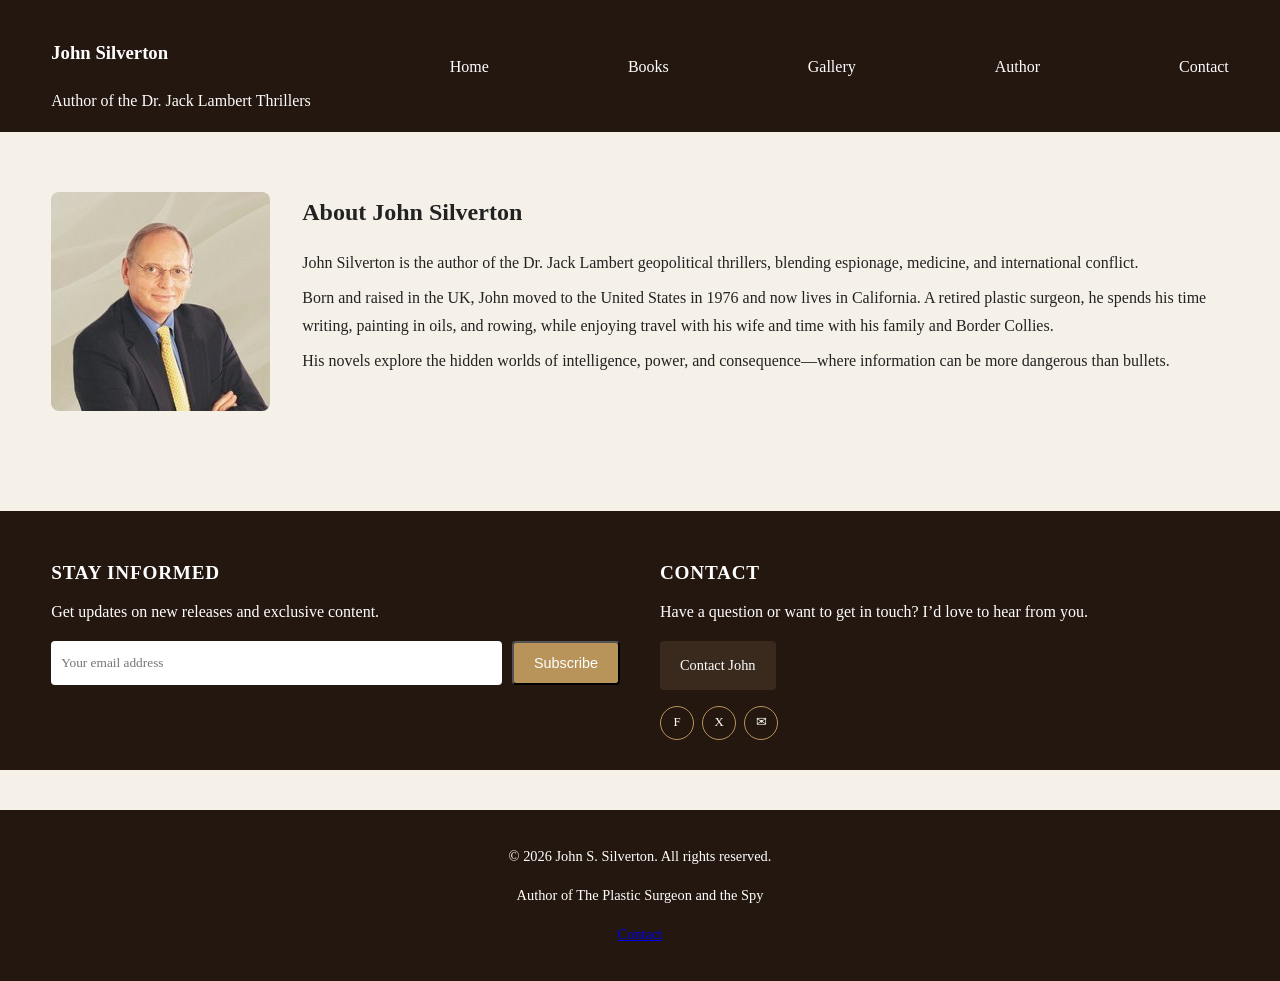
==== author.html @ 5d5ed85c "feat: enhance author and gallery pages with improved layout and styling" ====
<!DOCTYPE html>
<html>
<head>
  <title>John Silverton</title>
  <meta name="viewport" content="width=device-width, initial-scale=1.0">
  <link rel="stylesheet" href="style.css">
</head>
<body>

<header>
  <div class="container nav">
    <div>
      <h3>John Silverton</h3>
      <div>Author of the Dr. Jack Lambert Thrillers</div>
    </div>    
      <a href="index.html">Home</a>
      <a href="books.html">Books</a>
      <a href="gallery.html">Gallery</a>
      <a href="author.html">Author</a>
      <a href="contact.html">Contact</a>
    </nav>
  </div>
</header>

 
<section class="section">
  
  <div class="container author-layout">
    <div class="author-photo">
      <img src="Images/Silverton-picture.jpeg" alt="Author John Silverton">
    </div>

    <div class="author-text">
      <h1>About John Silverton</h1>

      <p>John Silverton is the author of the Dr. Jack Lambert geopolitical thrillers, blending espionage, medicine, and international conflict.</p>

      <p>Born and raised in the UK, John moved to the United States in 1976 and now lives in California. A retired plastic surgeon, he spends his time writing, painting in oils, and rowing, while enjoying travel with his wife and time with his family and Border Collies.</p>

      <p>His novels explore the hidden worlds of intelligence, power, and consequence—where information can be more dangerous than bullets.</p>
    </div>
  </div>
  
</section>

<section class="signup-strip">
<div class="container signup-grid">

    <!-- Stay informed -->
    <div class="signup-column">
      <h2>Stay Informed</h2>
      <p>Get updates on new releases and exclusive content.</p>

      <form class="signup-form" action="#" method="post">
        <input
          type="email"
          name="email"
          placeholder="Your email address"
          required
        >
        <button type="submit" class="btn btn-amazon">Subscribe</button>
      </form>
    </div>

    <!-- Contact -->
    <div class="signup-column signup-contact">
      <h2>Contact</h2>
      <p>Have a question or want to get in touch? I’d love to hear from you.</p>

      <a href="contact.html" class="btn btn-secondary">Contact John</a>

      <div class="signup-social">
        <span class="social-icon">F</span>
        <span class="social-icon">X</span>
        <span class="social-icon">✉</span>
      </div>
    </div>

</div>
</section>

<footer>
  <div class="container">

    <p>© 2026 John S. Silverton. All rights reserved.</p>

    <p>
      Author of The Plastic Surgeon and the Spy
    </p>

    <p>
      <a href="contact.html">Contact</a>
    </p>

  </div>
</footer>

</body>
</html>
---- style.css ----
body {
  margin: 0;
  font-family: Georgia, serif;
  background: #f6f1e8;
  color: #222;
  line-height: 1.7;
}

/* Header and navigation */
header {
  background: #24170f;
  color: #fff;
  padding: 18px 0;
}

footer {
  background: #24170f;
  color: #fff;
  padding: 20px;
  text-align: center;
  margin-top: 40px;
  font-size: 0.9rem;
}

.section {
  padding: 60px 0;
}

.container {
  width: 92%;
  max-width: 1200px;
  margin: auto;
}

.nav {
  display: flex;
  justify-content: space-between;
  align-items: center;
}

.nav a {
  color: #fff;
  text-decoration: none;
  margin-left: 20px;
  font-size: 1rem;        /* larger than default */
  padding: 6px 0;         /* vertical padding for touch targets */
}

/* Hero background section (image + text to the right) */
.hero {
    background-image: url('Images/Silverton-cozy-Library-scene.png');
    background-size: cover;
    background-position: center right;
    background-repeat: no-repeat;

    min-height: 700px;

    display: flex;
    align-items: center;

    position: relative;
}

/* Optional dark overlay for readability */
.hero::before {
  content: "";
  position: absolute;
  inset: 0;
  background: rgba(0, 0, 0, 0.25);
  z-index: 1;
}

/* Text box on top of the background */
.hero-content {
  position: relative;
  z-index: 2;

  max-width: 520px;
  margin-left: 40%;
  padding: 40px;

  background: rgba(0, 0, 0, 0.45);
  color: white;
  border-radius: 8px;
}

.hero h1 {
  font-size: 3rem;
  margin-bottom: 10px;
}

.hero .tagline {
  font-size: 1.4rem;
  margin-bottom: 20px;
}

/* Solid-color hero strip */
.hero-solid {
  background: #3a2a1e;
  color: #fff;
  padding: 100px 0;
}

.hero-solid h1 {
  font-size: 4rem;
  margin: 0;
}


/* Books page background */
.section-books {
  background: #e4d4ad;   /* slightly darker / warmer */
  padding-top: 60px;
  padding-bottom: 60px;
}

/* Author page layout */
.author-layout {
  display: flex;
  gap: 32px;
  align-items: flex-start;
  flex-wrap: wrap;
}

.author-photo img {
  max-width: 260px;
  width: 100%;
  height: auto;
  border-radius: 8px;
  display: block;
}

.author-text {
  flex: 1 1 260px;
}

.author-text h1 {
  margin-top: 0;
  margin-bottom: 16px;
}

.author-text p {
  margin: 8px 0;
}

/* Stack photo and text on small screens */
@media (max-width: 700px) {
  .author-layout {
    flex-direction: column;
  }

  .author-photo img {
    max-width: 100%;
  }
}

/* Cards container: lays out book cards in a grid */
.cards {
  display: grid;
  grid-template-columns: repeat(auto-fit, minmax(260px, 1fr));
  gap: 32px;
  margin-top: 32px;
}

/* Each book card */
.card {
  background: #fff;
  border: 1px solid #ddd;
  border-radius: 8px;
  padding: 24px;
  box-shadow: 0 4px 12px rgba(0, 0, 0, 0.06);
}

/* Book cover images inside cards */
.book-cover {
  width: 100%;
  max-width: 260px;
  height: auto;
  display: block;
  margin: 0 auto 16px;
}

/* Headings inside cards */
.card h2 {
  font-size: 1.4rem;
  margin: 8px 0;
}

.card h3 {
  font-size: 1.1rem;
  margin: 4px 0;
  color: #555;
}

.card h4 {
  font-size: 1rem;
  margin: 2px 0;
  color: #777;
}

/* Paragraphs inside cards */
.card p {
  margin: 8px 0;
}

/* Actions area (buttons under each book) */
.card-actions {
  margin-top: 16px;
  display: flex;
  flex-wrap: wrap;
  gap: 10px;
}

/* Base button style (shape and padding) */
.btn {
  display: inline-block;
  background: #b8945a;   /* default gold-ish primary */
  color: #fff;
  padding: 12px 20px;
  text-decoration: none;
  border-radius: 4px;
  font-size: 0.9rem;
}

/* Amazon-style primary button */
.btn-amazon {
  background: #ff9900;
  color: #111;
}

/* Dark blue secondary buttons */
.btn-secondary {
  background: #1f3b5c;   /* deep blue */
  color: #fff;
  border: none;
}

/* Optional hover for all buttons */
.btn:hover,
.btn-amazon:hover,
.btn-secondary:hover {
  filter: brightness(1.05);
}

.featured-book {
  background: #f7f4ef;
  padding: 80px 0;
}

.featured-book-container {
  max-width: 1100px;
  margin: 0 auto;

  display: flex;
  align-items: center;
  gap: 50px;

  padding: 0 20px;
}

.featured-book-cover img {
  width: 280px;

  border-radius: 6px;

  box-shadow: 0 8px 25px rgba(0,0,0,.25);
}

.featured-book-text {
  flex: 1;
}

.featured-label {
  color: #8b6b3f;

  font-weight: bold;

  letter-spacing: 1px;

  text-transform: uppercase;

  margin-bottom: 10px;
}

.featured-book h2 {
  font-size: 2.5rem;

  margin-top: 0;

  margin-bottom: 20px;
}

.featured-tagline {
  font-size: 1.25rem;

  font-style: italic;

  margin-bottom: 20px;
}

/* Signup & contact strip */
.signup-strip {
  background: #24170f;           /* same as header/footer for continuity */
  color: #fff;
  padding: 30px 0;
  margin-top: 40px;
}

.signup-grid {
  display: flex;
  gap: 40px;
  align-items: flex-start;
  justify-content: space-between;
  flex-wrap: wrap;
}

.signup-column {
  flex: 1 1 260px;
}

.signup-column h2 {
  text-transform: uppercase;
  font-size: 1.2rem;
  letter-spacing: 0.04em;
  margin-bottom: 8px;
}

.signup-column p {
  margin: 6px 0 16px;
}

/* Email form */
.signup-form {
  display: flex;
  flex-wrap: wrap;
  gap: 10px;
}

.signup-form input[type="email"] {
  flex: 1 1 220px;
  padding: 6px 10px;
  border-radius: 4px;
  border: none;
  font-family: inherit;
}

/* Social icons */
.signup-social {
  margin-top: 16px;
  display: flex;
  gap: 8px;
}

.social-icon {
  width: 32px;
  height: 32px;
  border-radius: 50%;
  border: 1px solid #b8945a;
  display: flex;
  align-items: center;
  justify-content: center;
  font-size: 0.8rem;
}

.book-actions {
  margin-top: 30px;
}

.release-date {
  font-size: 1.1rem;
  font-weight: bold;

  color: #8b6b3f;

  margin-bottom: 20px;
}

.action-buttons {
  display: flex;
  gap: 12px;
  flex-wrap: wrap;
}

.btn-secondary {
  background: #3a2a1e;
  color: white;
}

.btn-amazon {
  background: #b8945a;
  color: white;
}


.gallery-grid {
  display: grid;
  grid-template-columns: repeat(3, 1fr);
  gap: 30px;
  margin: 30px 0;
}

.gallery-item {
  text-align: center;
}

.gallery-item img {
  width: 100%;

  border-radius: 6px;

  box-shadow: 0 8px 20px rgba(0,0,0,.2);

  transition: transform 0.3s ease;
}

.gallery-item img:hover {
  transform: scale(1.03);
}

.gallery-item p {
  margin-top: 12px;

  font-weight: 600;
}

.gallery-item {
  background: white;
  padding: 15px;
  border-radius: 8px;
  box-shadow: 0 3px 10px rgba(0,0,0,.1);
  text-align: center;
}


/* Responsive adjustments for signup strip */
@media (max-width: 700px) {
  .signup-grid {
    flex-direction: column;
    gap: 24px;
  }

  .signup-form {
    flex-direction: column;
    align-items: stretch;
  }

  .signup-form input[type="email"],
  .signup-form .btn {
    width: 100%;
  }
}

.action-buttons {
  flex-direction: column;
}

.action-buttons .btn {
  width: 100%;
  text-align: center;
}

/* Hero adjustments on narrower screens (tablets + phones) */
@media (max-width: 800px) {
  .hero h1 {
    font-size: 2.5rem;
  }

  .hero-content {
    margin-left: 5%;
    max-width: 90%;
  }
}



/* Nav and cards adjustments on small screens (phones) */
@media (max-width: 700px) {
  .nav {
    flex-direction: column;
    align-items: flex-start;
  }

  .nav a {
    margin-left: 0;
    margin-top: 8px;
    font-size: 1.1rem;
    padding: 8px 0;
  }

  .cards {
    grid-template-columns: 1fr;
  }

  .card {
    padding: 20px;
  }

  .book-cover {
    max-width: 220px;
  }
}
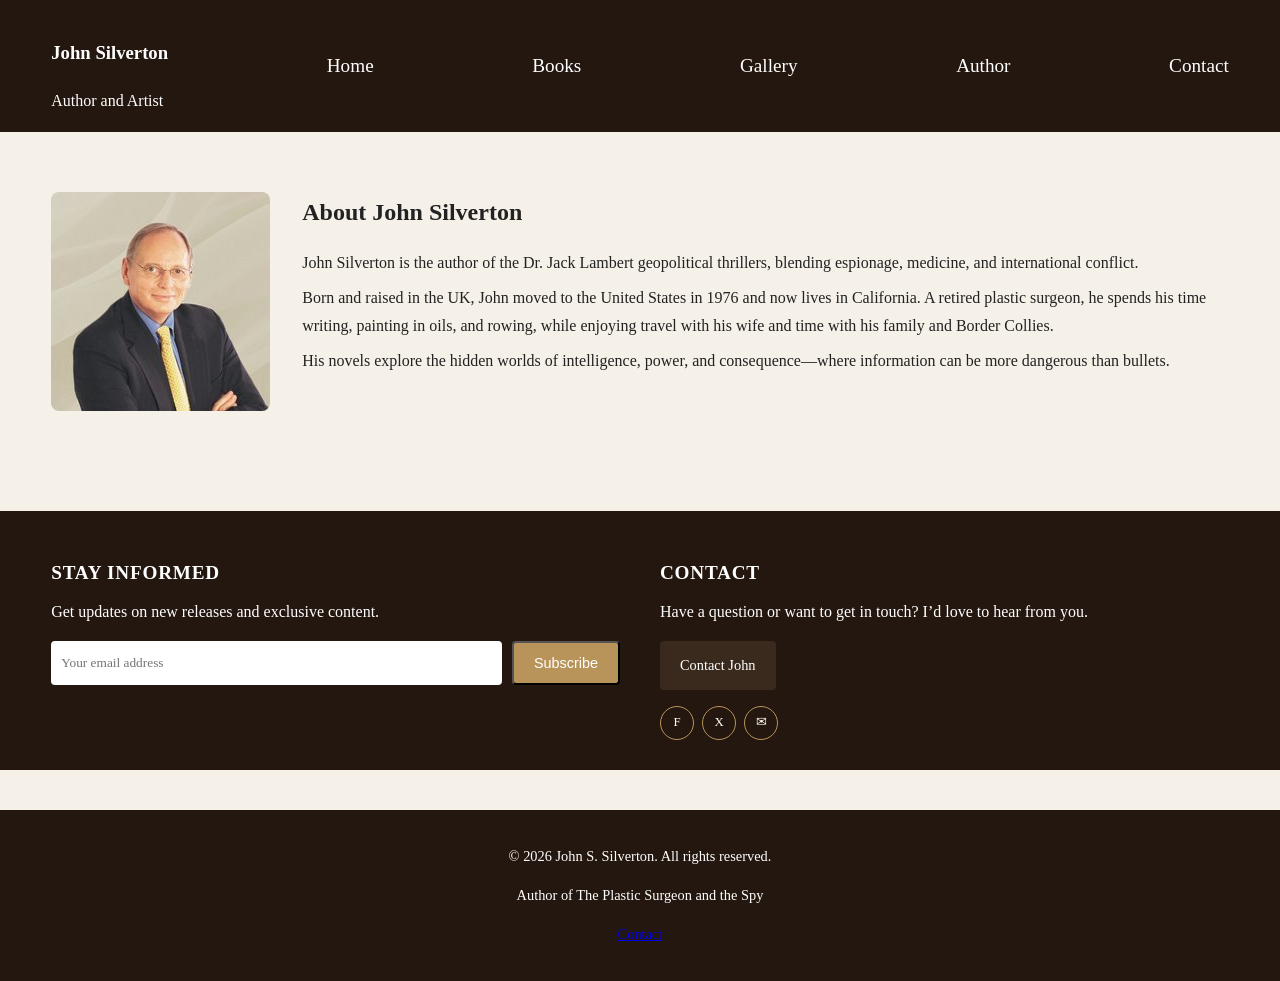
==== commit 5ab2bd36: "feat: update author description for clarity and improved presentation" ====
--- a/author.html
+++ b/author.html
@@ -11,7 +11,8 @@
   <div class="container nav">
     <div>
       <h3>John Silverton</h3>
-      <div>Author of the Dr. Jack Lambert Thrillers</div>
+      <div>Author and Artist</div>   
+     
     </div>    
       <a href="index.html">Home</a>
       <a href="books.html">Books</a>
--- a/style.css
+++ b/style.css
@@ -42,7 +42,7 @@
   color: #fff;
   text-decoration: none;
   margin-left: 20px;
-  font-size: 1rem;        /* larger than default */
+  font-size: 1.2rem;        /* larger than default */
   padding: 6px 0;         /* vertical padding for touch targets */
 }
 
@@ -298,6 +298,56 @@
   margin-bottom: 20px;
 }
 
+.featured-painting-small {
+  width: 280px;
+  margin-top: 25px;
+
+  border-radius: 6px;
+
+  box-shadow: 0 8px 25px rgba(0,0,0,.20);
+}
+
+.featured-painting {
+  background: #efe8db;
+  padding: 80px 0;
+}
+
+.featured-painting-container {
+  max-width: 1100px;
+  margin: 0 auto;
+
+  display: flex;
+  align-items: center;
+  gap: 50px;
+
+  padding: 0 20px;
+}
+
+
+.featured-painting-image img {
+  width: 350px;
+  max-width: 100%;
+
+  border-radius: 6px;
+
+  box-shadow: 0 8px 25px rgba(0,0,0,.25);
+}
+
+.featured-painting-text {
+  flex: 1;
+}
+
+.featured-painting-text h2 {
+  margin-top: 0;
+  font-size: 2.4rem;
+}
+
+.section-series {
+  background: #efe8db;
+  padding: 50px 0;
+  text-align: center;
+}
+
 /* Signup & contact strip */
 .signup-strip {
   background: #24170f;           /* same as header/footer for continuity */
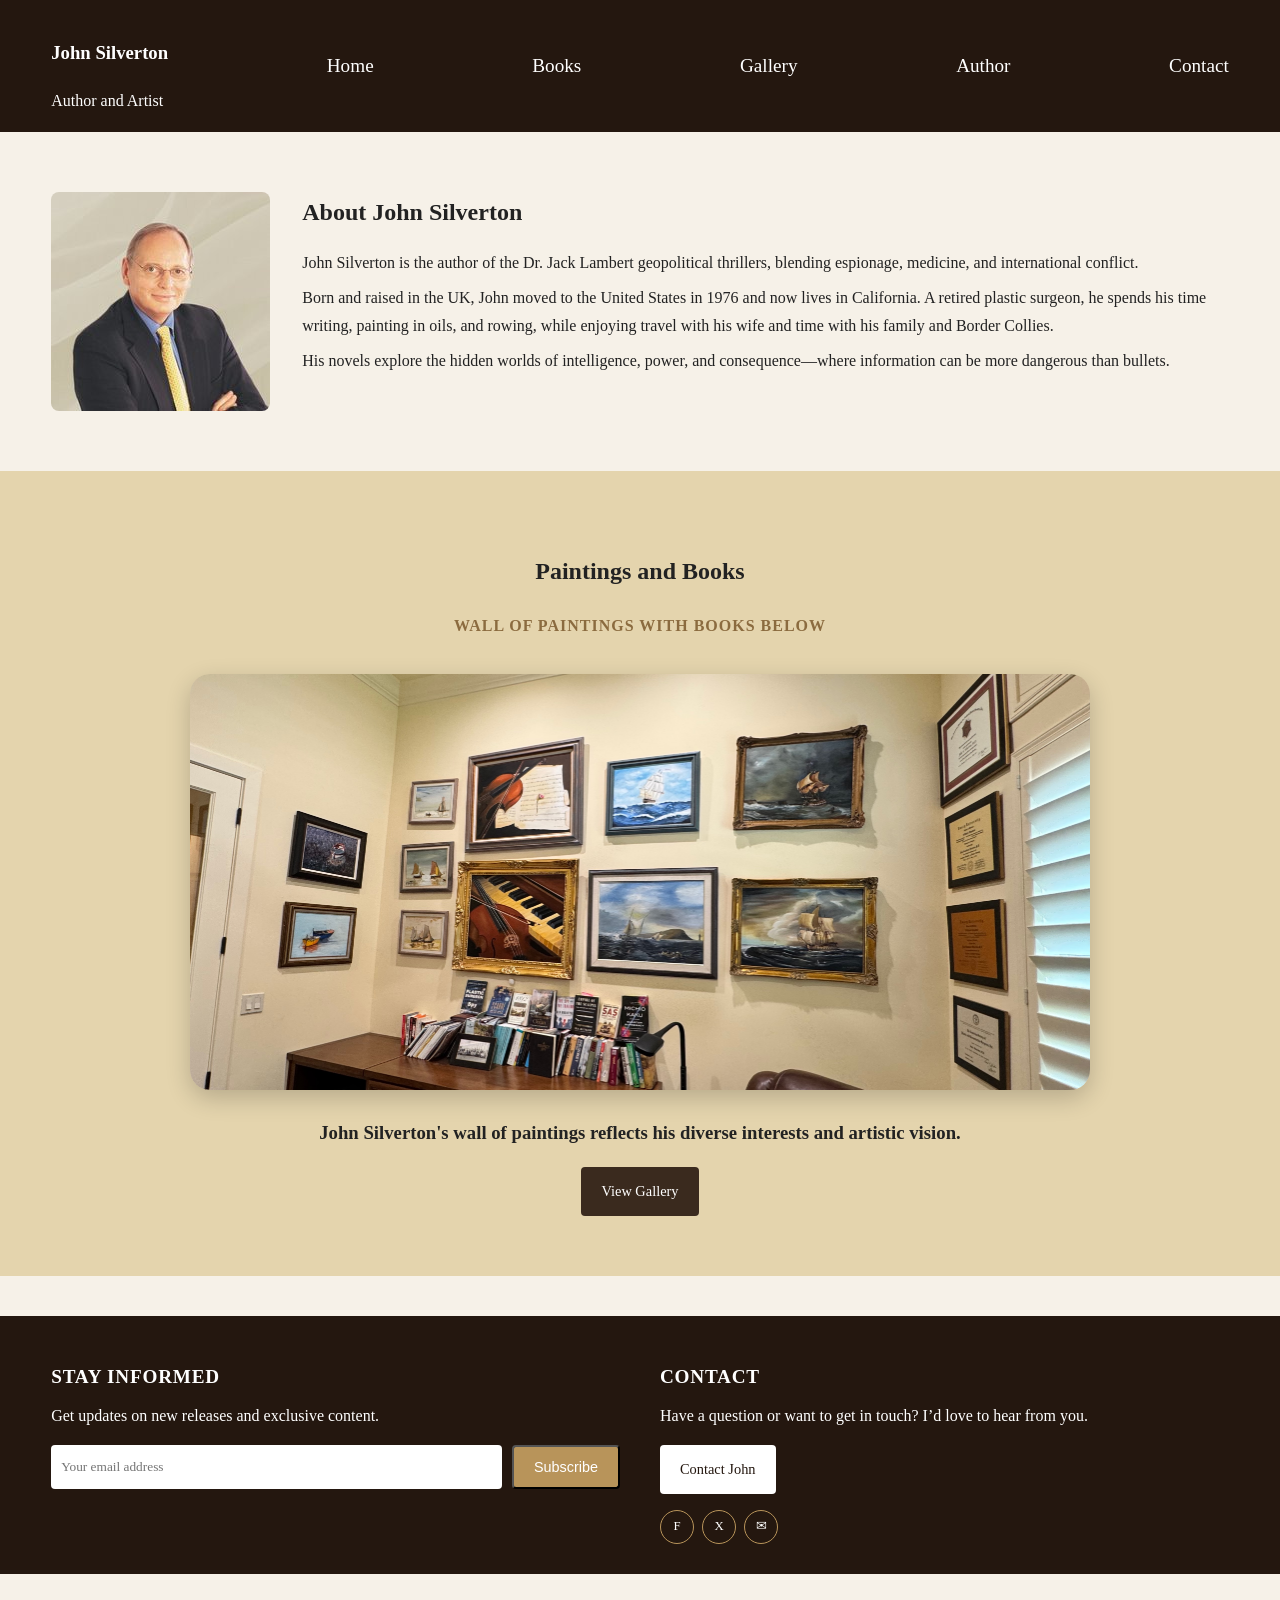
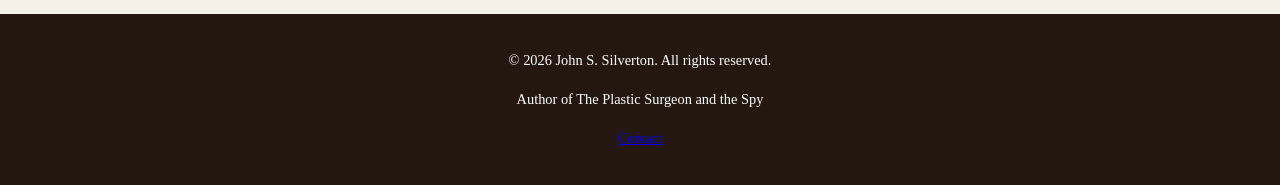
==== commit b805bf6e: "feat: add section for paintings and books with styling for improved presentation" ====
--- a/author.html
+++ b/author.html
@@ -44,6 +44,37 @@
   
 </section>
 
+
+<section class="section-books-wall">
+
+  <div class="container">
+
+    <h2>Paintings and Books</h2>
+
+    <p class="featured-label">
+      Wall of paintings with books below
+    </p>
+
+    <div class="featured-painting-wall">
+
+      <img src="Images/paintings/wall-photo.jpeg"
+           alt="Wall of Paintings and books below"
+           class="featured-painting-large">
+
+    </div>
+
+    <h3>
+      John Silverton's wall of paintings reflects his diverse interests and artistic vision.
+    </h3>
+
+    <a href="gallery.html" class="btn btn-secondary">
+      View Gallery
+    </a>
+
+  </div>
+
+</section>
+
 <section class="signup-strip">
 <div class="container signup-grid">
 
@@ -80,6 +111,7 @@
 </div>
 </section>
 
+
 <footer>
   <div class="container">
 
--- a/style.css
+++ b/style.css
@@ -107,6 +107,19 @@
 }
 
 
+/* Wall of books background */
+.section-books-wall {
+  
+
+  background: #e4d4ad;   /* slightly darker / warmer */
+  padding-top: 60px;
+  padding-bottom: 60px;
+
+
+
+}
+
+
 /* Books page background */
 .section-books {
   background: #e4d4ad;   /* slightly darker / warmer */
@@ -307,6 +320,34 @@
   box-shadow: 0 8px 25px rgba(0,0,0,.20);
 }
 
+.featured-painting-large {
+  width: 900px;
+  margin-top: 25px;
+
+  border-radius: 20px;
+
+  box-shadow: 0 8px 25px rgba(0,0,0,.20);
+}
+
+.section-books-wall {
+  text-align: center;
+  padding: 60px 0;
+}
+
+.featured-painting-wall {
+  text-align: center;
+}
+
+.featured-painting-large {
+  width: 900px;
+  max-width: 100%;
+  height: auto;
+
+  border-radius: 20px;
+
+  box-shadow: 0 8px 25px rgba(0,0,0,.20);
+}
+
 .featured-painting {
   background: #efe8db;
   padding: 80px 0;
@@ -431,6 +472,11 @@
   flex-wrap: wrap;
 }
 
+.signup-contact .btn-secondary {
+  background: white;
+  color: #24170f;
+}
+
 .btn-secondary {
   background: #3a2a1e;
   color: white;
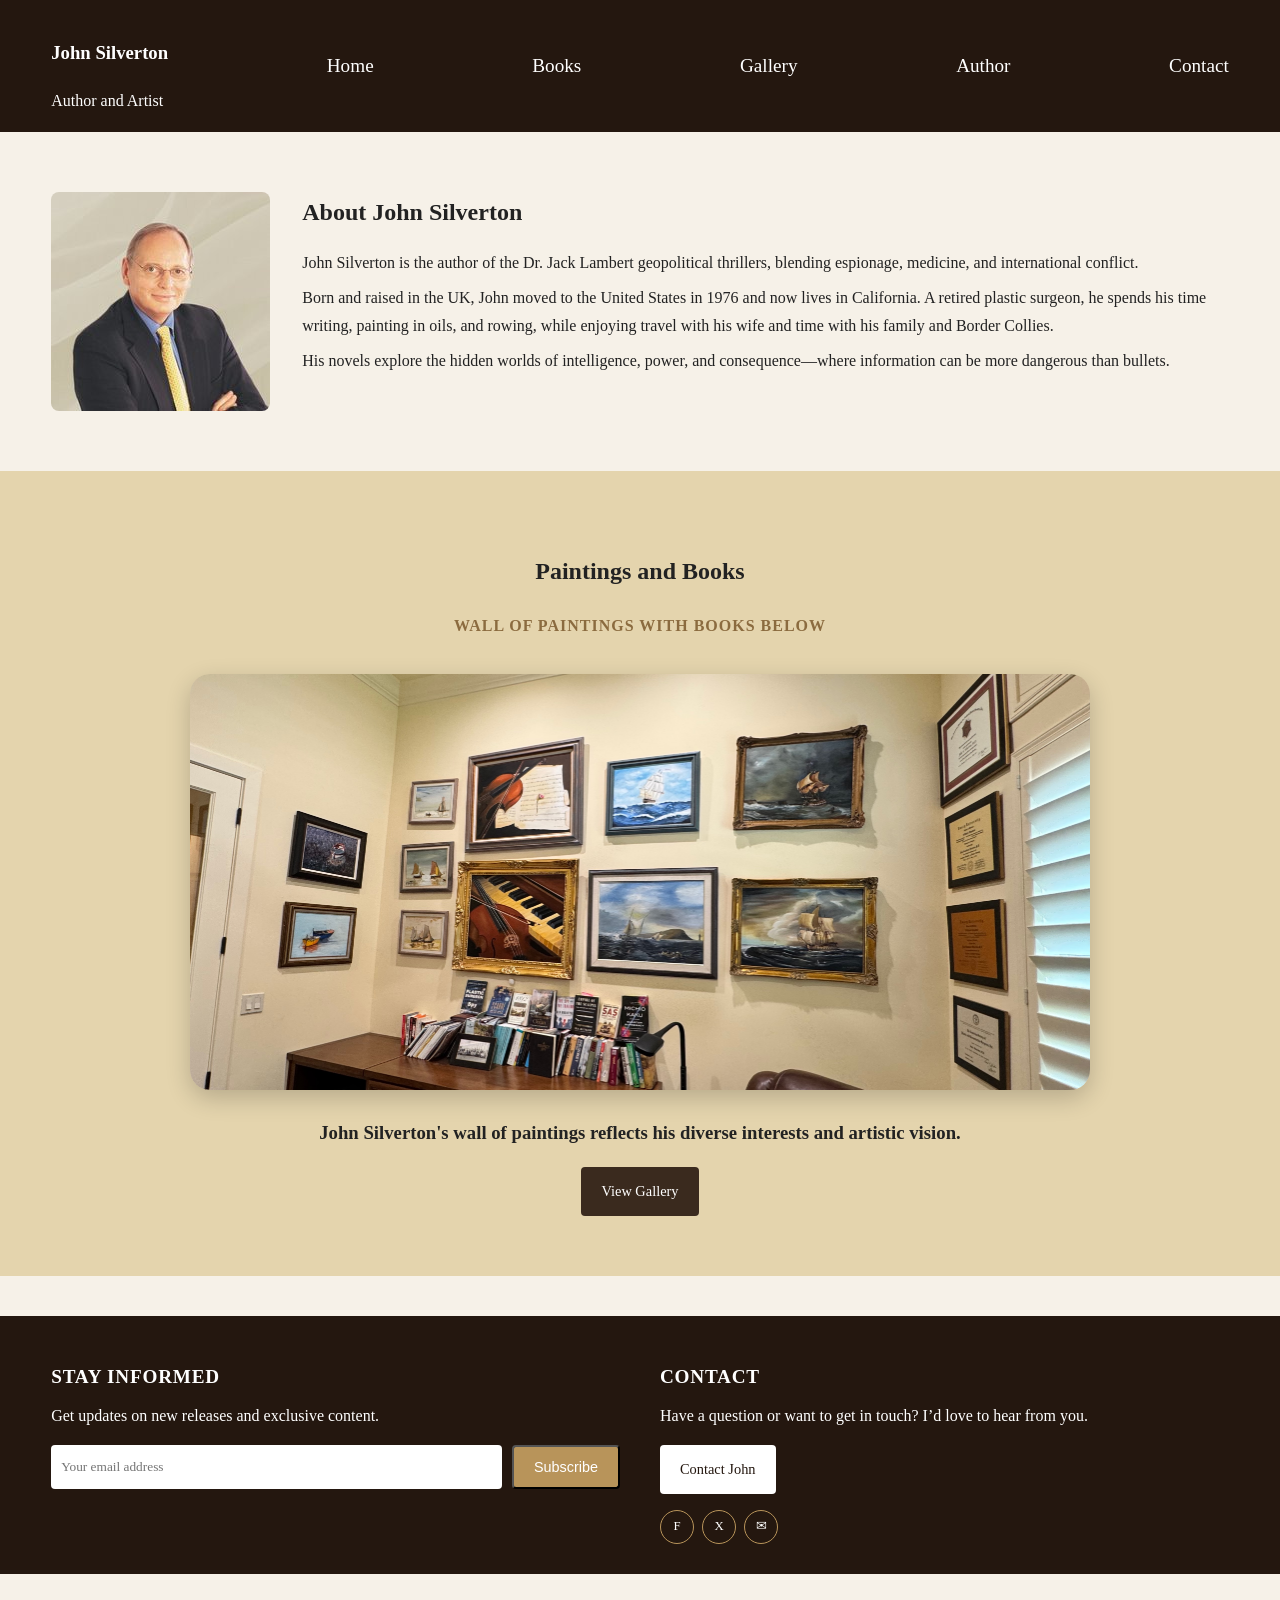
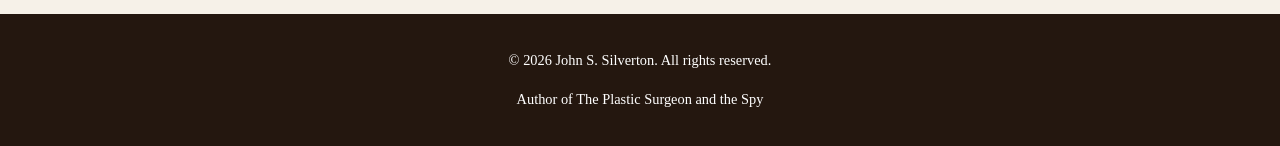
==== commit 291f4bcf: "feat: update contact links to use mailto for direct email access" ====
--- a/author.html
+++ b/author.html
@@ -98,8 +98,10 @@
     <div class="signup-column signup-contact">
       <h2>Contact</h2>
       <p>Have a question or want to get in touch? I’d love to hear from you.</p>
-
-      <a href="contact.html" class="btn btn-secondary">Contact John</a>
+      
+<a href="mailto:john@silverton.net" class="btn btn-secondary">
+  Contact John
+</a>
 
       <div class="signup-social">
         <span class="social-icon">F</span>
@@ -121,9 +123,7 @@
       Author of The Plastic Surgeon and the Spy
     </p>
 
-    <p>
-      <a href="contact.html">Contact</a>
-    </p>
+    
 
   </div>
 </footer>
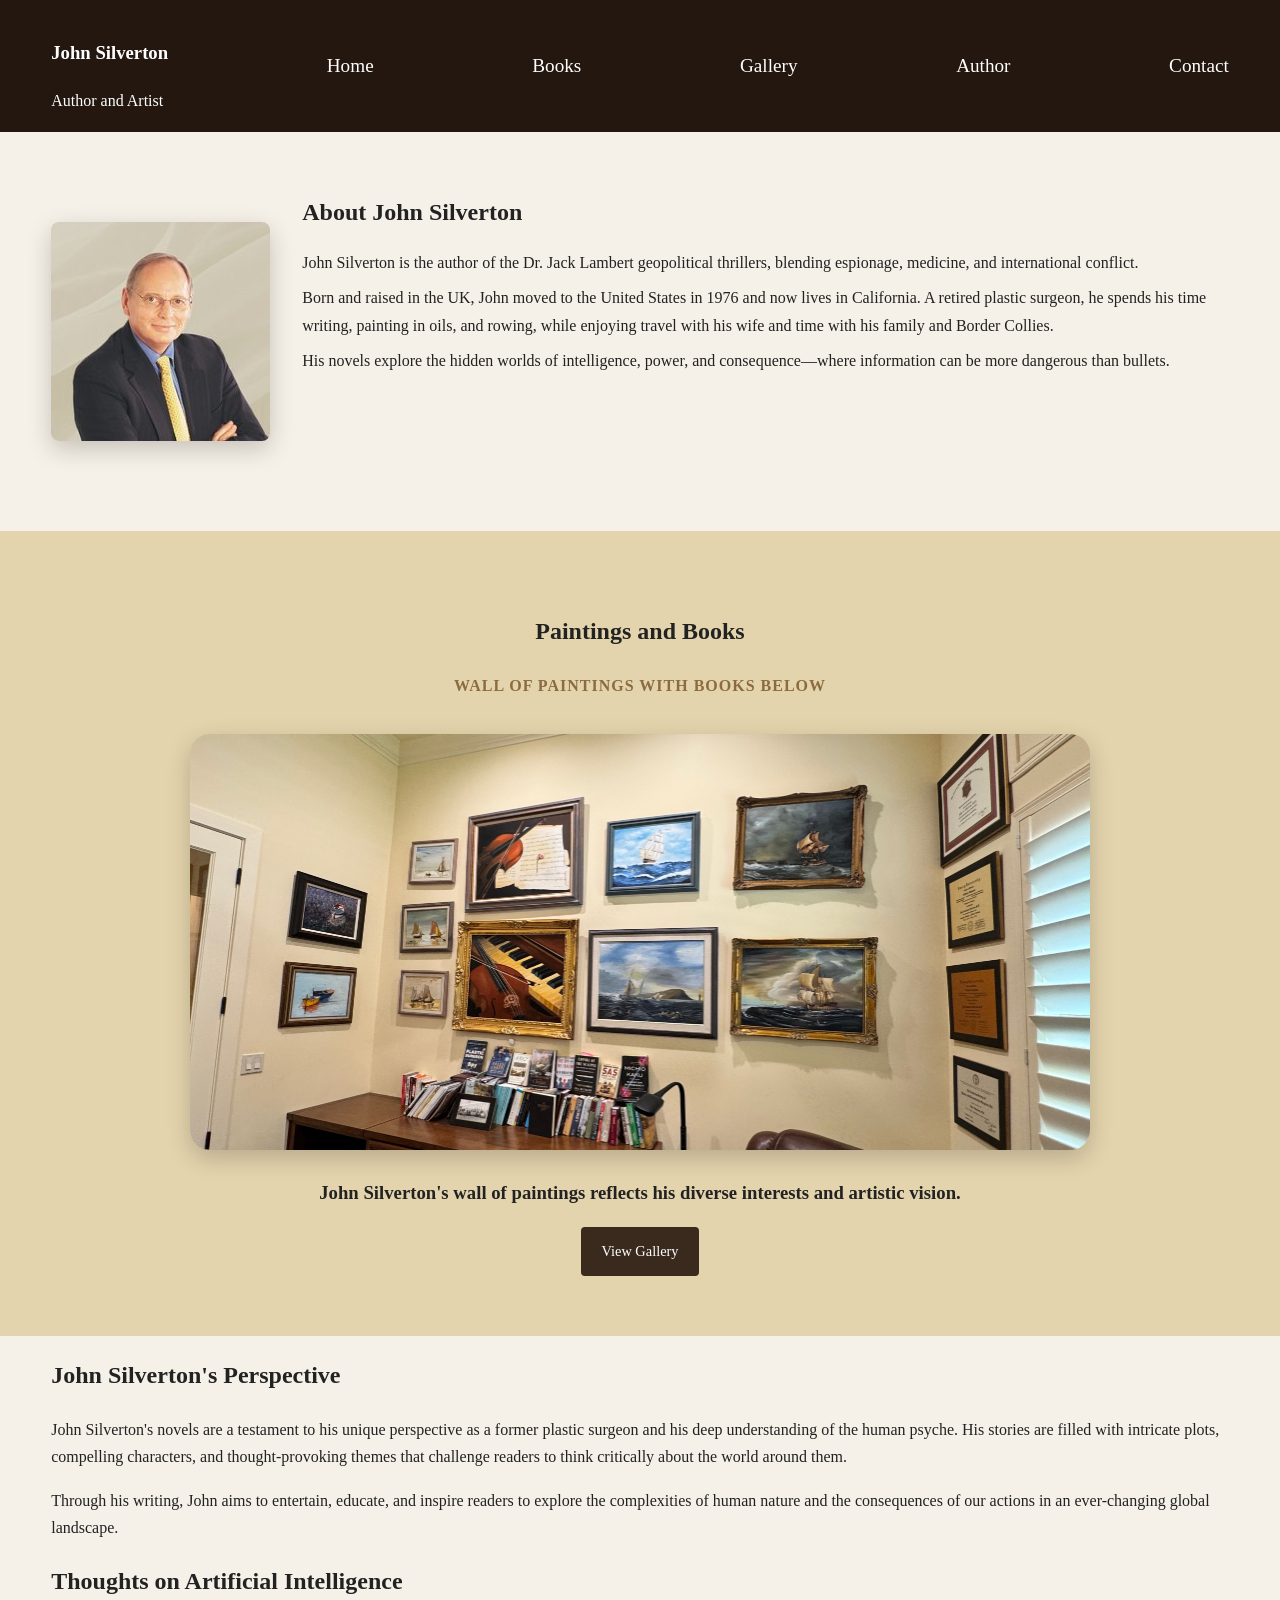
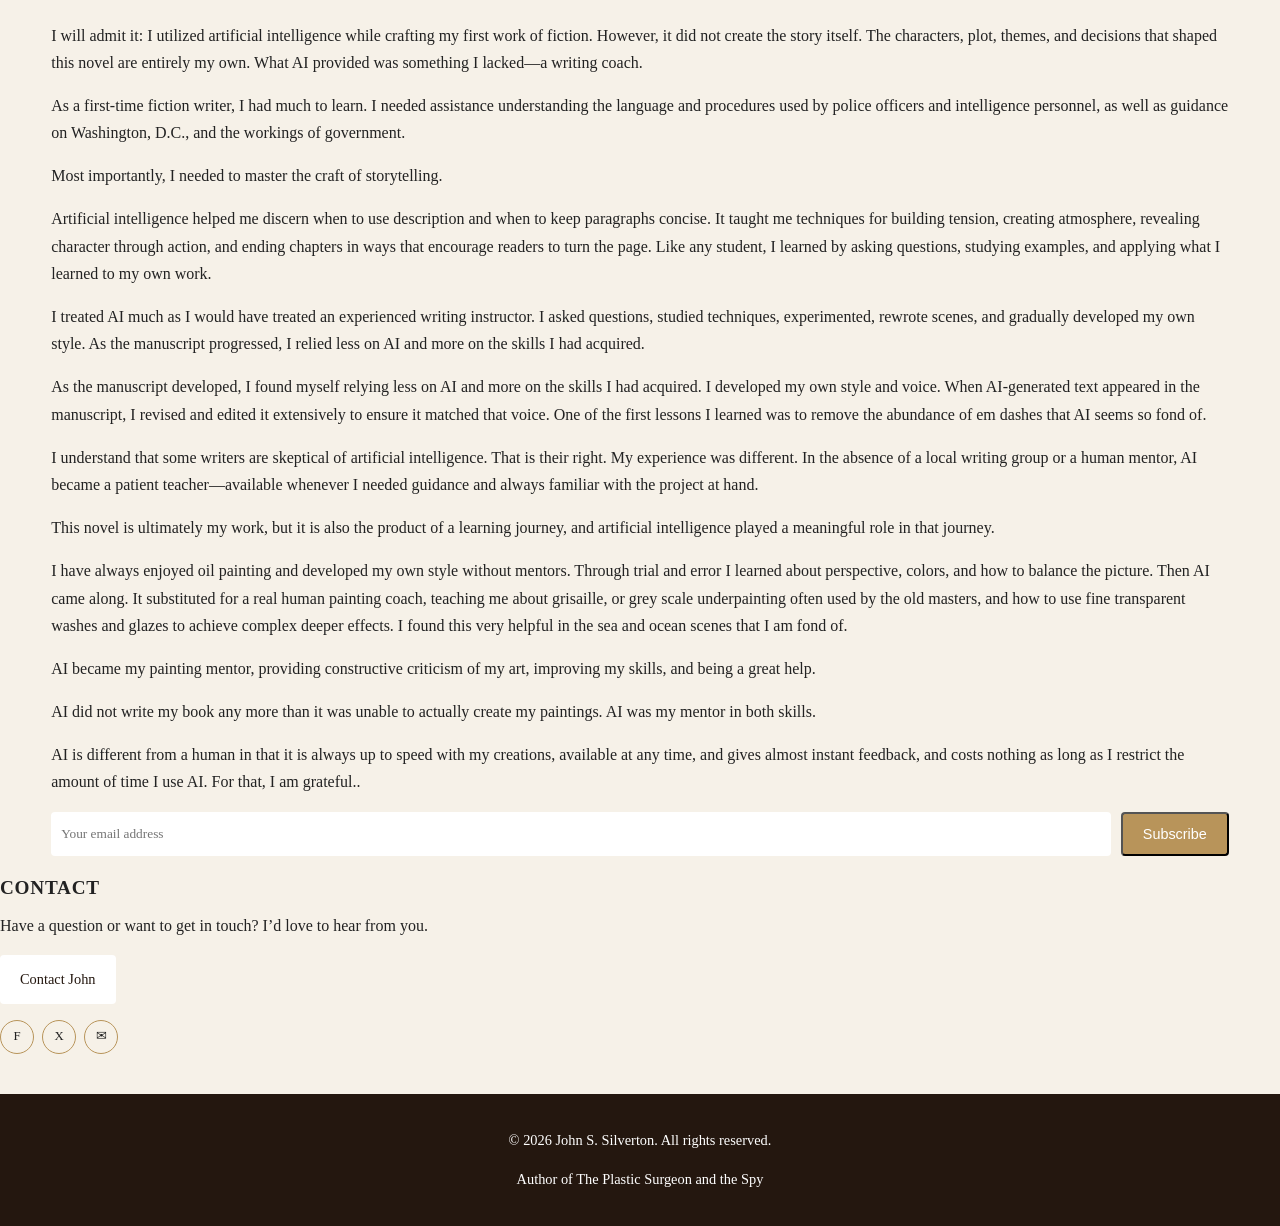
==== commit 316411ca: "feat: add author insights and reflections on writing and AI mentorship" ====
--- a/author.html
+++ b/author.html
@@ -75,13 +75,50 @@
 
 </section>
 
-<section class="signup-strip">
-<div class="container signup-grid">
+<section class="AI">
+  <div class="container">
 
-    <!-- Stay informed -->
-    <div class="signup-column">
-      <h2>Stay Informed</h2>
-      <p>Get updates on new releases and exclusive content.</p>
+    <h2>John Silverton's Perspective</h2>
+
+    <p>
+      John Silverton's novels are a testament to his unique perspective as a former plastic surgeon and his deep understanding of the human psyche. His stories are filled with intricate plots, compelling characters, and thought-provoking themes that challenge readers to think critically about the world around them.
+    </p>
+
+    <p>
+      Through his writing, John aims to entertain, educate, and inspire readers to explore the complexities of human nature and the consequences of our actions in an ever-changing global landscape.
+    </p>
+
+  </div>
+<div
+<section class="AI">
+<div class="container">
+
+    
+      <h2>Thoughts on Artificial Intelligence</h2>
+
+      <p>I will admit it: I utilized artificial intelligence while crafting my first work of fiction. However, it did not create the story itself. The characters, plot, themes, and decisions that shaped this novel are entirely my own. What AI provided was something I lacked—a writing coach.</p>
+
+<p>As a first-time fiction writer, I had much to learn. I needed assistance understanding the language and procedures used by police officers and intelligence personnel, as well as guidance on Washington, D.C., and the workings of government. </p> 
+
+<p>Most importantly, I needed to master the craft of storytelling.</p> 
+
+<p>Artificial intelligence helped me discern when to use description and when to keep paragraphs concise. It taught me techniques for building tension, creating atmosphere, revealing character through action, and ending chapters in ways that encourage readers to turn the page. Like any student, I learned by asking questions, studying examples, and applying what I learned to my own work.</p>
+
+<p>I treated AI much as I would have treated an experienced writing instructor. I asked questions, studied techniques, experimented, rewrote scenes, and gradually developed my own style. As the manuscript progressed, I relied less on AI and more on the skills I had acquired.</p>
+
+<p> As the manuscript developed, I found myself relying less on AI and more on the skills I had acquired. I developed my own style and voice. When AI-generated text appeared in the manuscript, I revised and edited it extensively to ensure it matched that voice. One of the first lessons I learned was to remove the abundance of em dashes that AI seems so fond of.</p>
+
+<p> I understand that some writers are skeptical of artificial intelligence. That is their right. My experience was different. In the absence of a local writing group or a human mentor, AI became a patient teacher—available whenever I needed guidance and always familiar with the project at hand.</p>
+
+<p> This novel is ultimately my work, but it is also the product of a learning journey, and artificial intelligence played a meaningful role in that journey.</p>
+
+<p> I have always enjoyed oil painting and developed my own style without mentors. Through trial and error I learned about perspective, colors, and how to balance the picture. Then AI came along. It substituted for a real human painting coach, teaching me about grisaille, or grey scale underpainting often used by the old masters, and how to use fine transparent washes and glazes to achieve complex deeper effects. I found this very helpful in the sea and ocean scenes that I am fond of.</p>
+
+<p> AI became my painting mentor, providing constructive criticism of my art, improving my skills, and being a great help.</p>
+
+<p> AI did not write my book any more than it was unable to actually create my paintings. AI was my mentor in both skills.</p>
+
+<p> AI is different from a human in that it is always up to speed with my creations, available at any time, and gives almost instant feedback, and costs nothing as long as I restrict the amount of time I use AI. For that, I am grateful..</p>
 
       <form class="signup-form" action="#" method="post">
         <input
@@ -114,6 +151,7 @@
 </section>
 
 
+
 <footer>
   <div class="container">
 
--- a/style.css
+++ b/style.css
@@ -109,14 +109,9 @@
 
 /* Wall of books background */
 .section-books-wall {
-  
-
   background: #e4d4ad;   /* slightly darker / warmer */
   padding-top: 60px;
   padding-bottom: 60px;
-
-
-
 }
 
 
@@ -140,6 +135,8 @@
   width: 100%;
   height: auto;
   border-radius: 8px;
+  margin: 30px auto;
+  box-shadow: 0 8px 25px rgba(0,0,0,.20);
   display: block;
 }
 
@@ -556,7 +553,7 @@
 }
 
 /* Hero adjustments on narrower screens (tablets + phones) */
-@media (max-width: 800px) {
+@media (max-width: 700px) {
   .hero h1 {
     font-size: 2.5rem;
   }
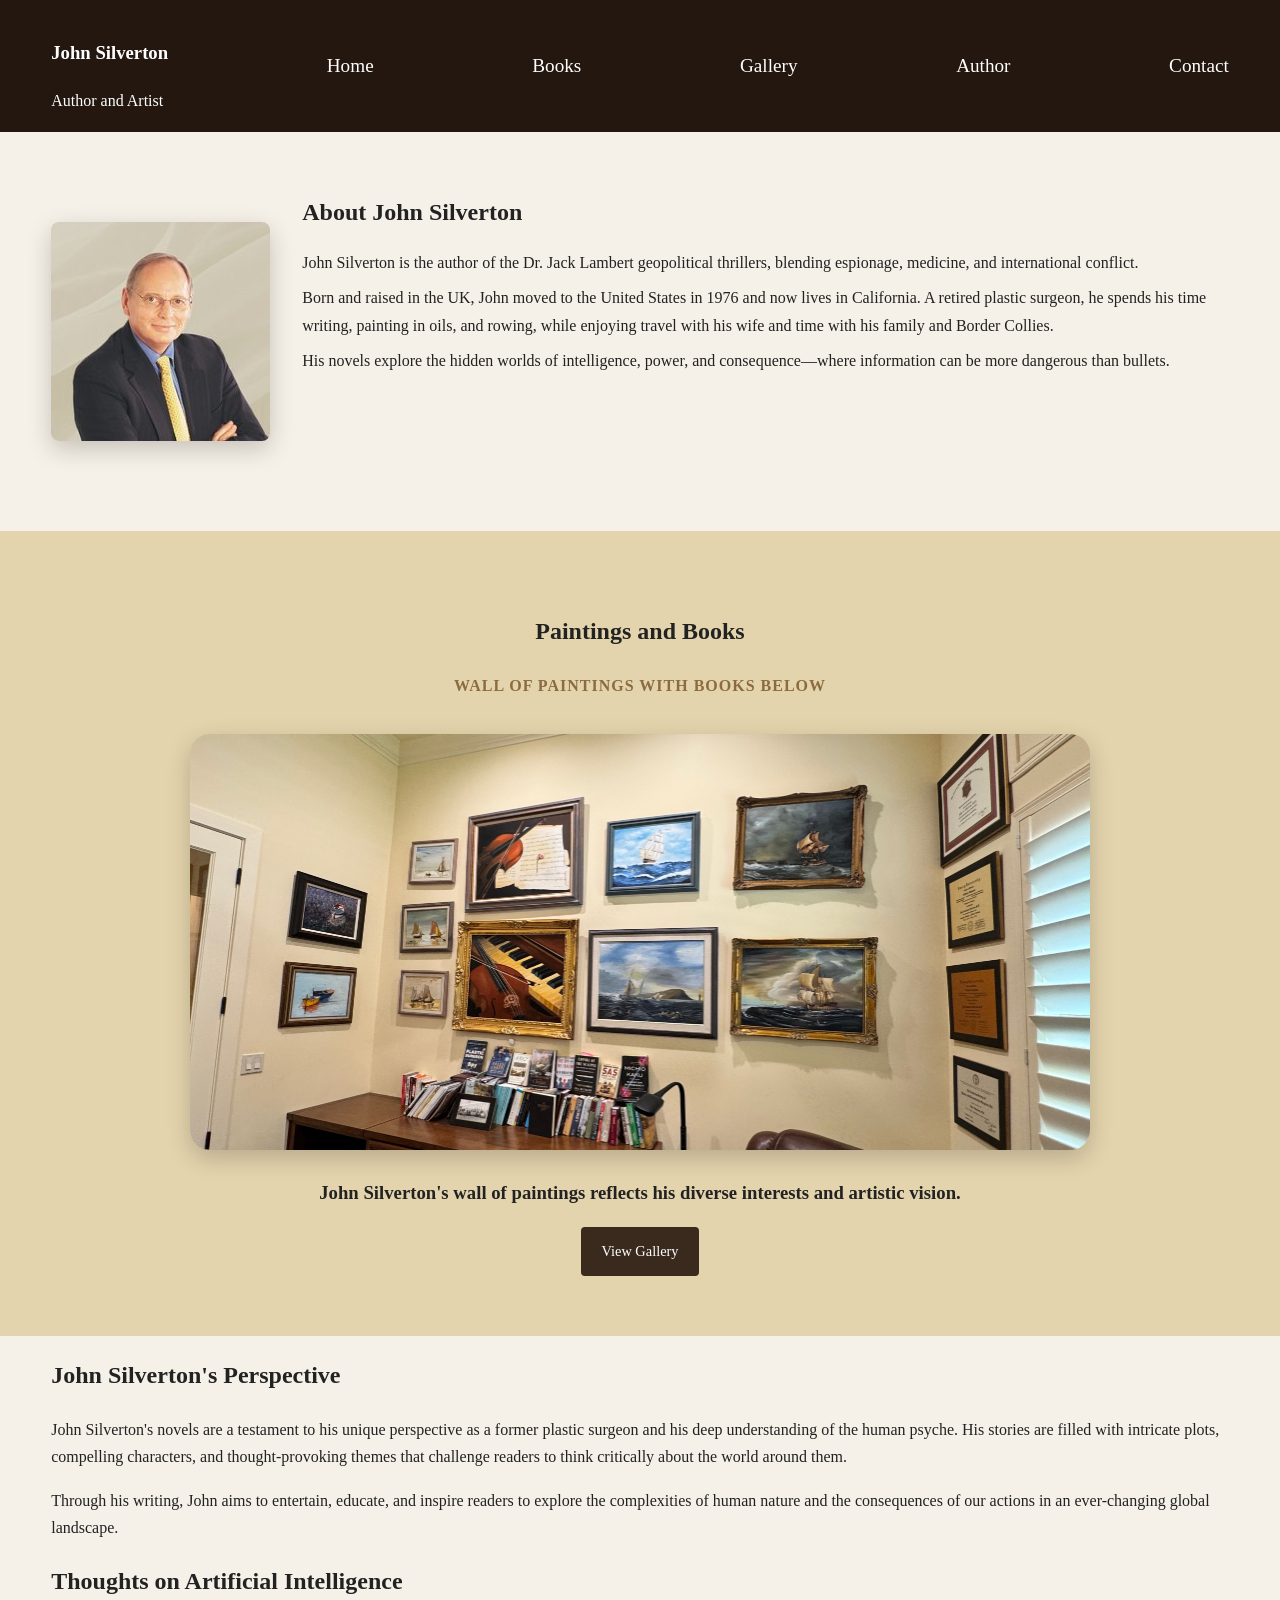
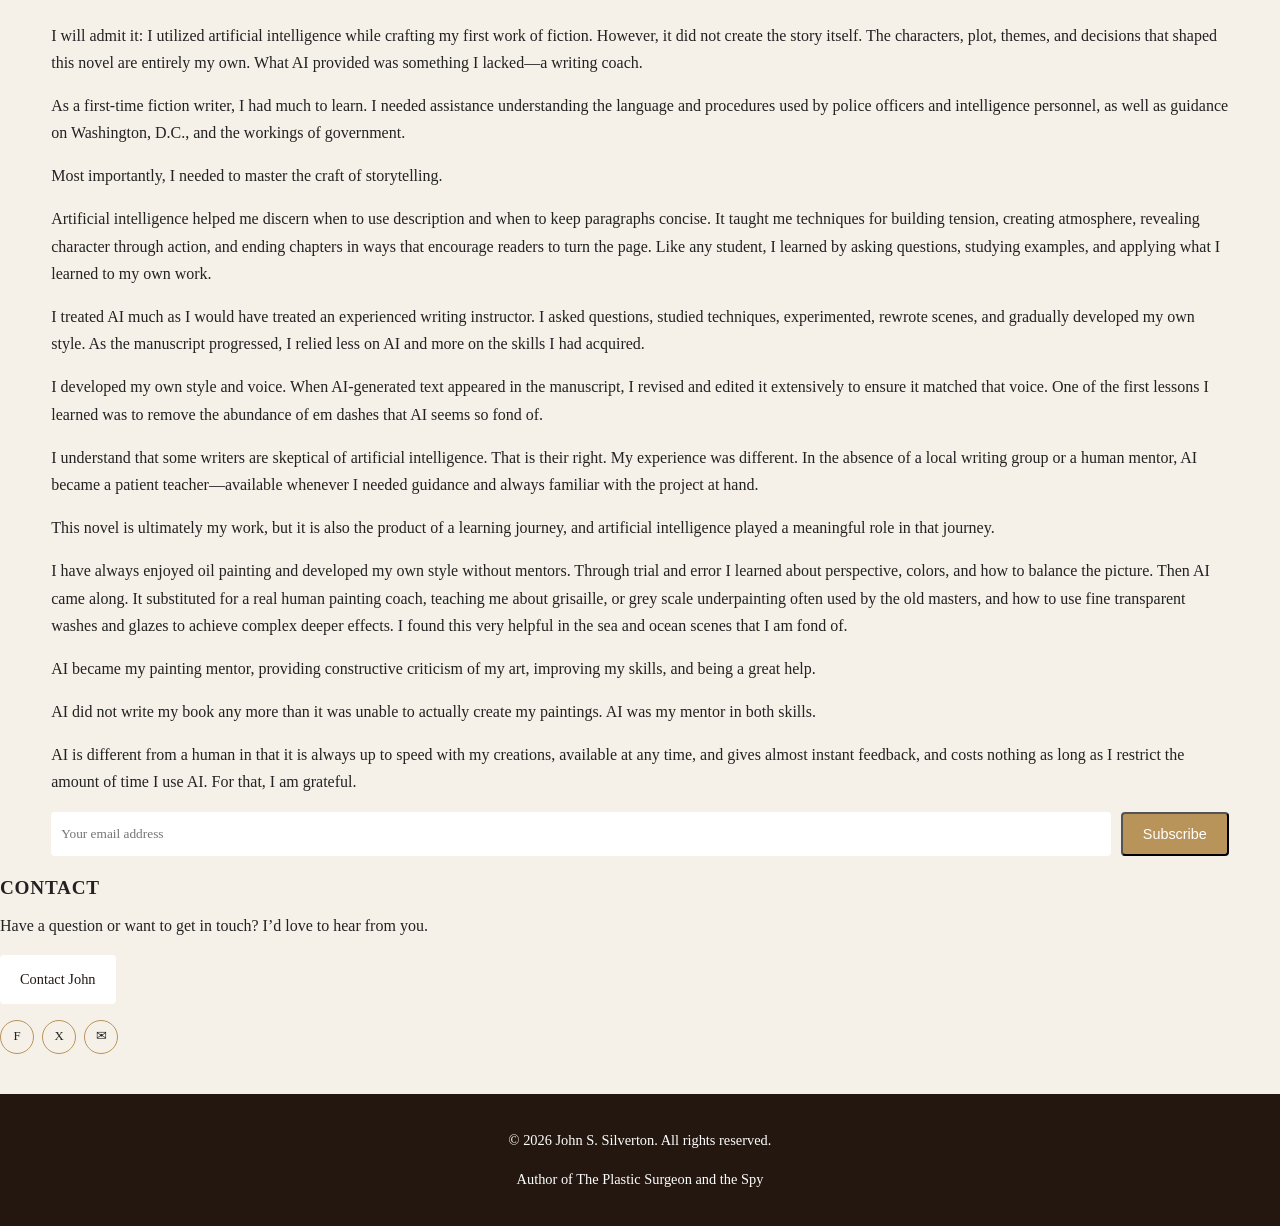
==== commit 5fd9f71d: "feat: refine AI mentorship narrative and correct minor text formatting issues" ====
--- a/author.html
+++ b/author.html
@@ -98,7 +98,7 @@
 
       <p>I will admit it: I utilized artificial intelligence while crafting my first work of fiction. However, it did not create the story itself. The characters, plot, themes, and decisions that shaped this novel are entirely my own. What AI provided was something I lacked—a writing coach.</p>
 
-<p>As a first-time fiction writer, I had much to learn. I needed assistance understanding the language and procedures used by police officers and intelligence personnel, as well as guidance on Washington, D.C., and the workings of government. </p> 
+      <p>As a first-time fiction writer, I had much to learn. I needed assistance understanding the language and procedures used by police officers and intelligence personnel, as well as guidance on Washington, D.C., and the workings of government. </p> 
 
 <p>Most importantly, I needed to master the craft of storytelling.</p> 
 
@@ -106,7 +106,7 @@
 
 <p>I treated AI much as I would have treated an experienced writing instructor. I asked questions, studied techniques, experimented, rewrote scenes, and gradually developed my own style. As the manuscript progressed, I relied less on AI and more on the skills I had acquired.</p>
 
-<p> As the manuscript developed, I found myself relying less on AI and more on the skills I had acquired. I developed my own style and voice. When AI-generated text appeared in the manuscript, I revised and edited it extensively to ensure it matched that voice. One of the first lessons I learned was to remove the abundance of em dashes that AI seems so fond of.</p>
+<p> I developed my own style and voice. When AI-generated text appeared in the manuscript, I revised and edited it extensively to ensure it matched that voice. One of the first lessons I learned was to remove the abundance of em dashes that AI seems so fond of.</p>
 
 <p> I understand that some writers are skeptical of artificial intelligence. That is their right. My experience was different. In the absence of a local writing group or a human mentor, AI became a patient teacher—available whenever I needed guidance and always familiar with the project at hand.</p>
 
@@ -118,7 +118,7 @@
 
 <p> AI did not write my book any more than it was unable to actually create my paintings. AI was my mentor in both skills.</p>
 
-<p> AI is different from a human in that it is always up to speed with my creations, available at any time, and gives almost instant feedback, and costs nothing as long as I restrict the amount of time I use AI. For that, I am grateful..</p>
+<p> AI is different from a human in that it is always up to speed with my creations, available at any time, and gives almost instant feedback, and costs nothing as long as I restrict the amount of time I use AI. For that, I am grateful.</p>
 
       <form class="signup-form" action="#" method="post">
         <input
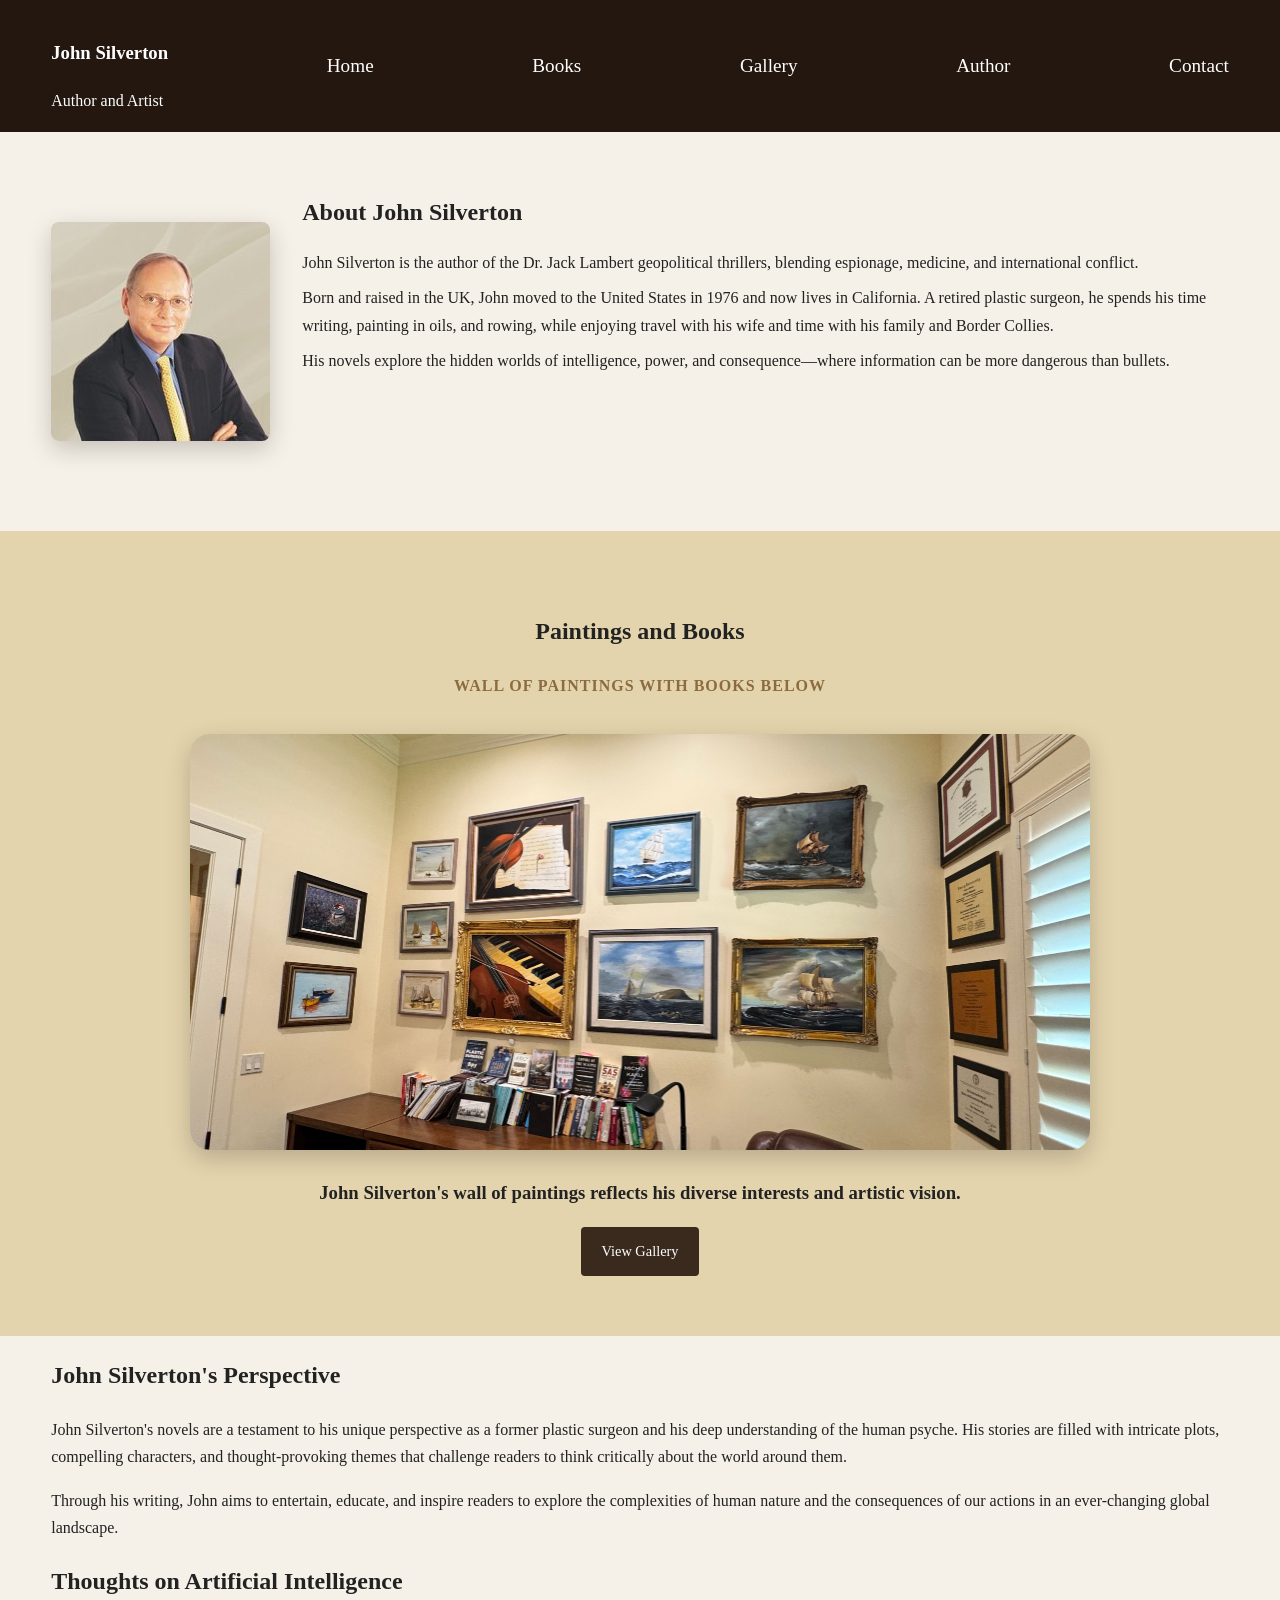
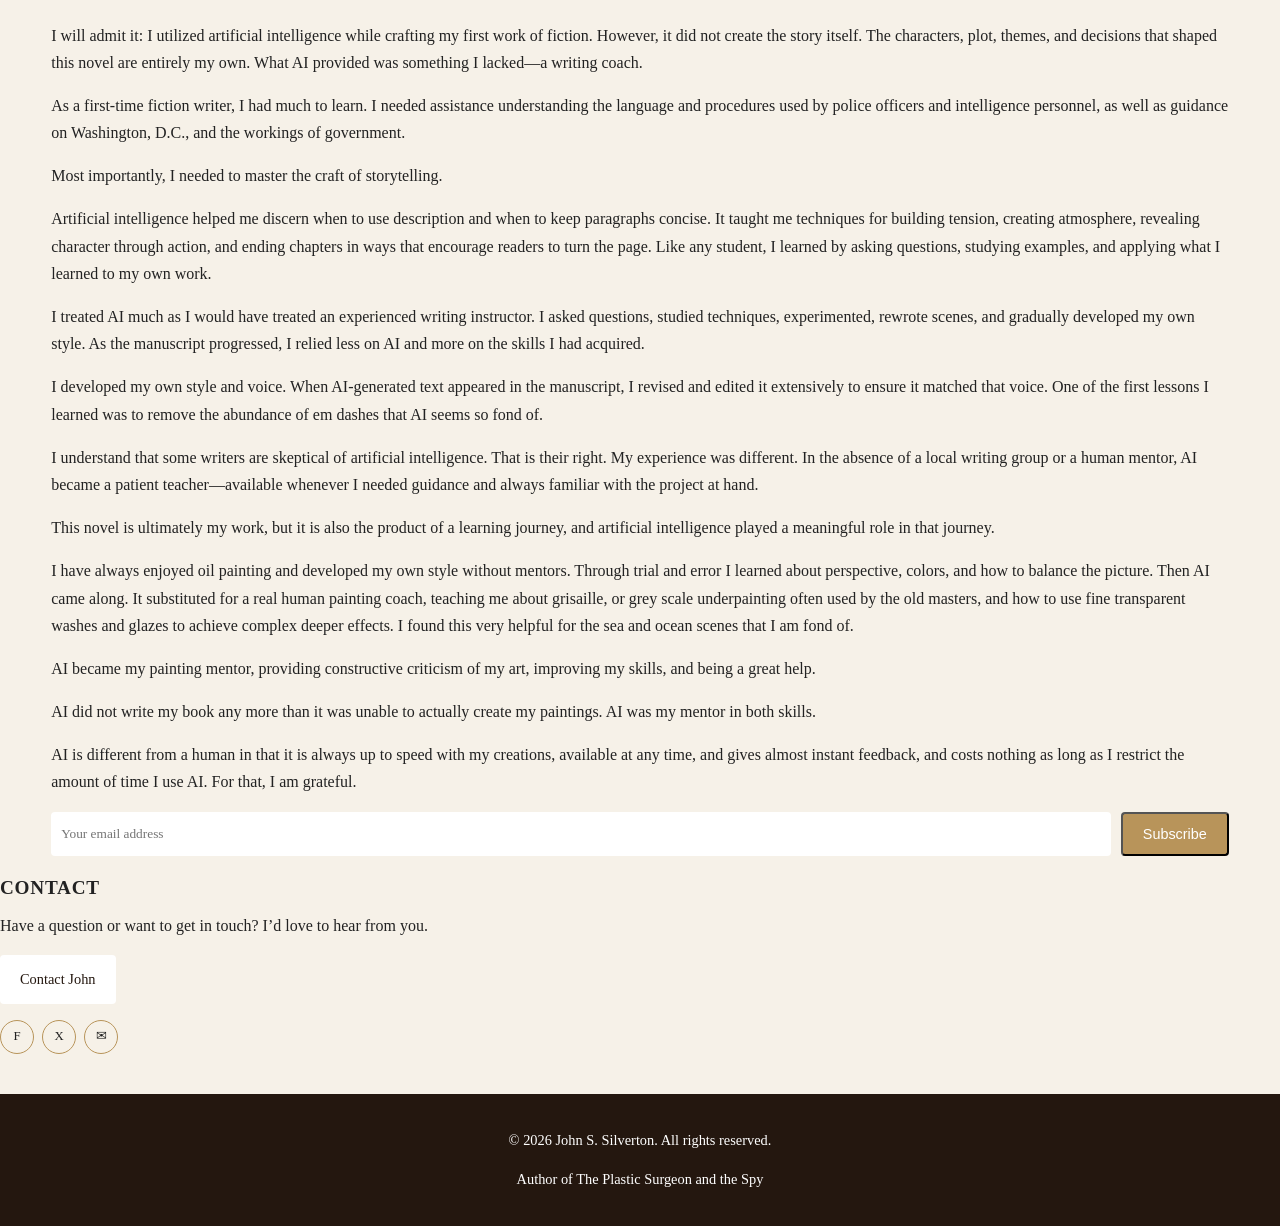
==== commit 9123c2fa: "feat: refine painting narrative for clarity and improve phrasing" ====
--- a/author.html
+++ b/author.html
@@ -112,7 +112,7 @@
 
 <p> This novel is ultimately my work, but it is also the product of a learning journey, and artificial intelligence played a meaningful role in that journey.</p>
 
-<p> I have always enjoyed oil painting and developed my own style without mentors. Through trial and error I learned about perspective, colors, and how to balance the picture. Then AI came along. It substituted for a real human painting coach, teaching me about grisaille, or grey scale underpainting often used by the old masters, and how to use fine transparent washes and glazes to achieve complex deeper effects. I found this very helpful in the sea and ocean scenes that I am fond of.</p>
+<p> I have always enjoyed oil painting and developed my own style without mentors. Through trial and error I learned about perspective, colors, and how to balance the picture. Then AI came along. It substituted for a real human painting coach, teaching me about grisaille, or grey scale underpainting often used by the old masters, and how to use fine transparent washes and glazes to achieve complex deeper effects. I found this very helpful for the sea and ocean scenes that I am fond of.</p>
 
 <p> AI became my painting mentor, providing constructive criticism of my art, improving my skills, and being a great help.</p>
 
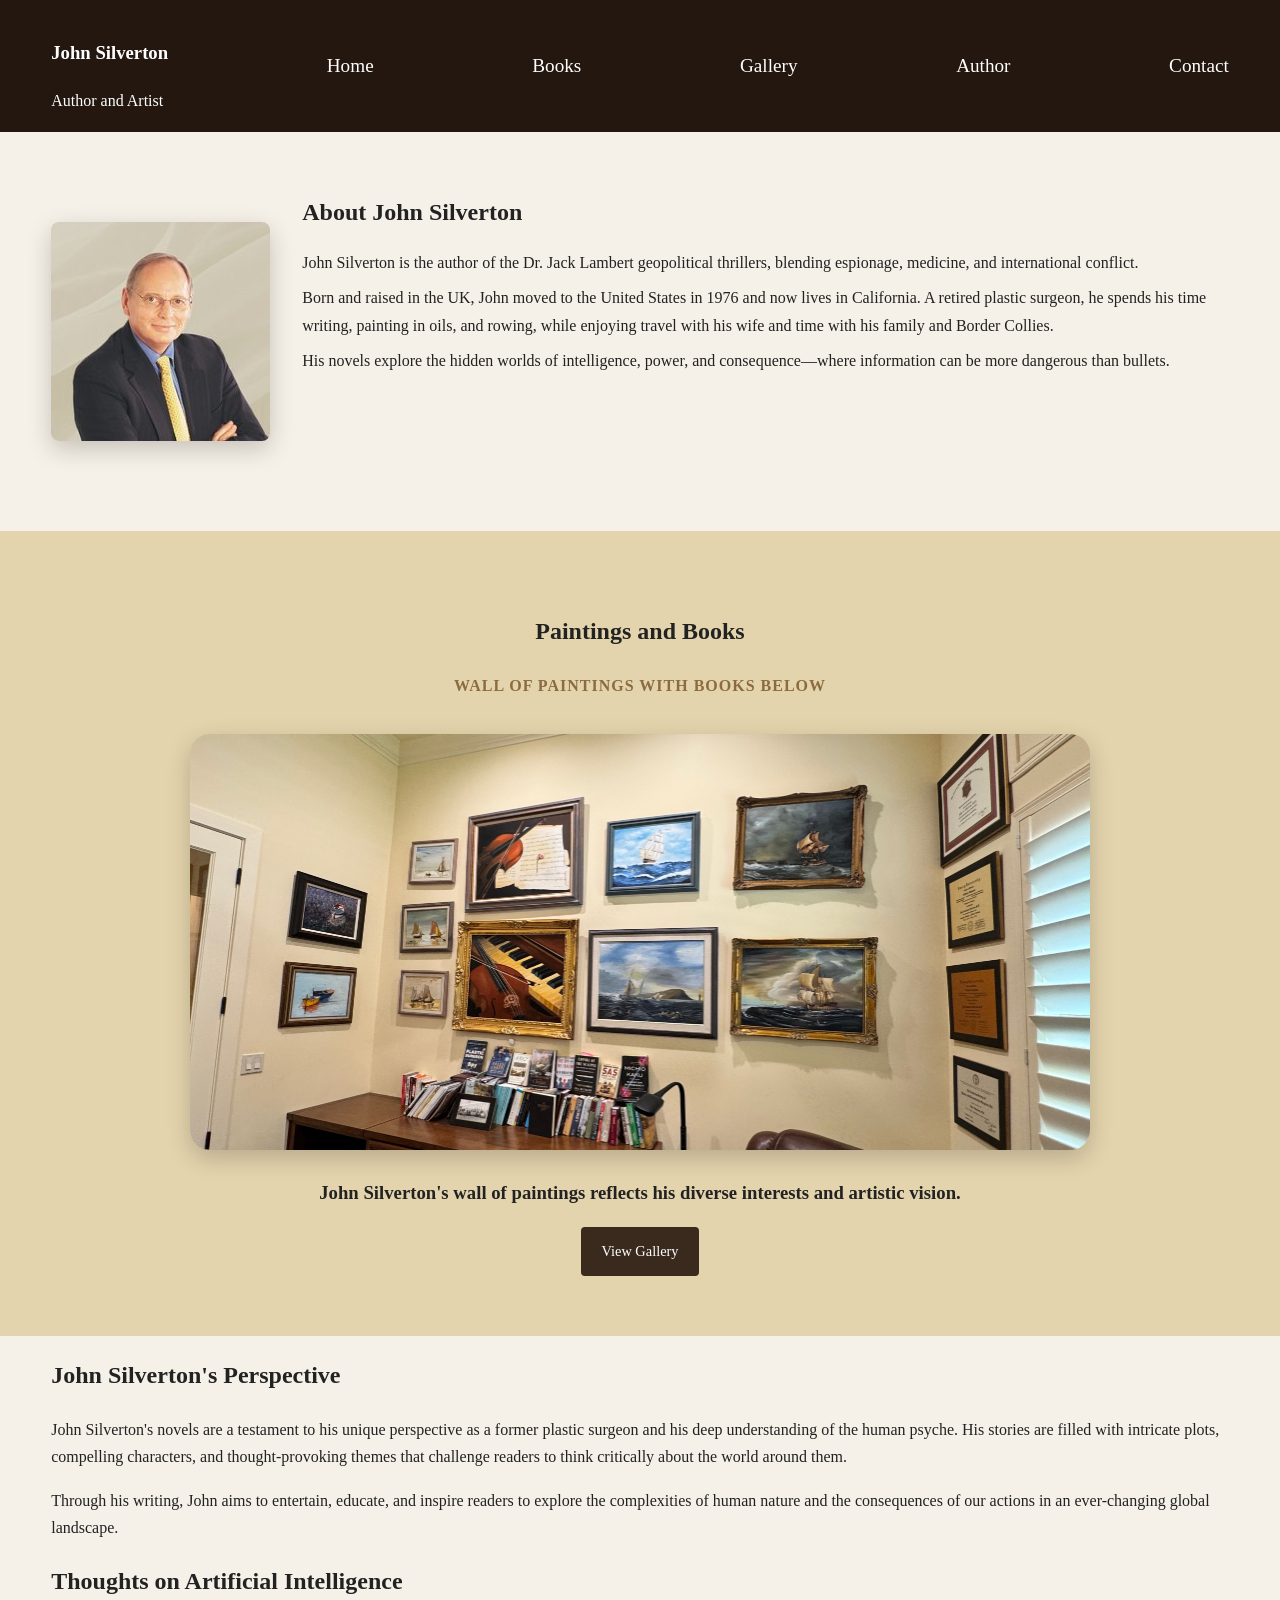
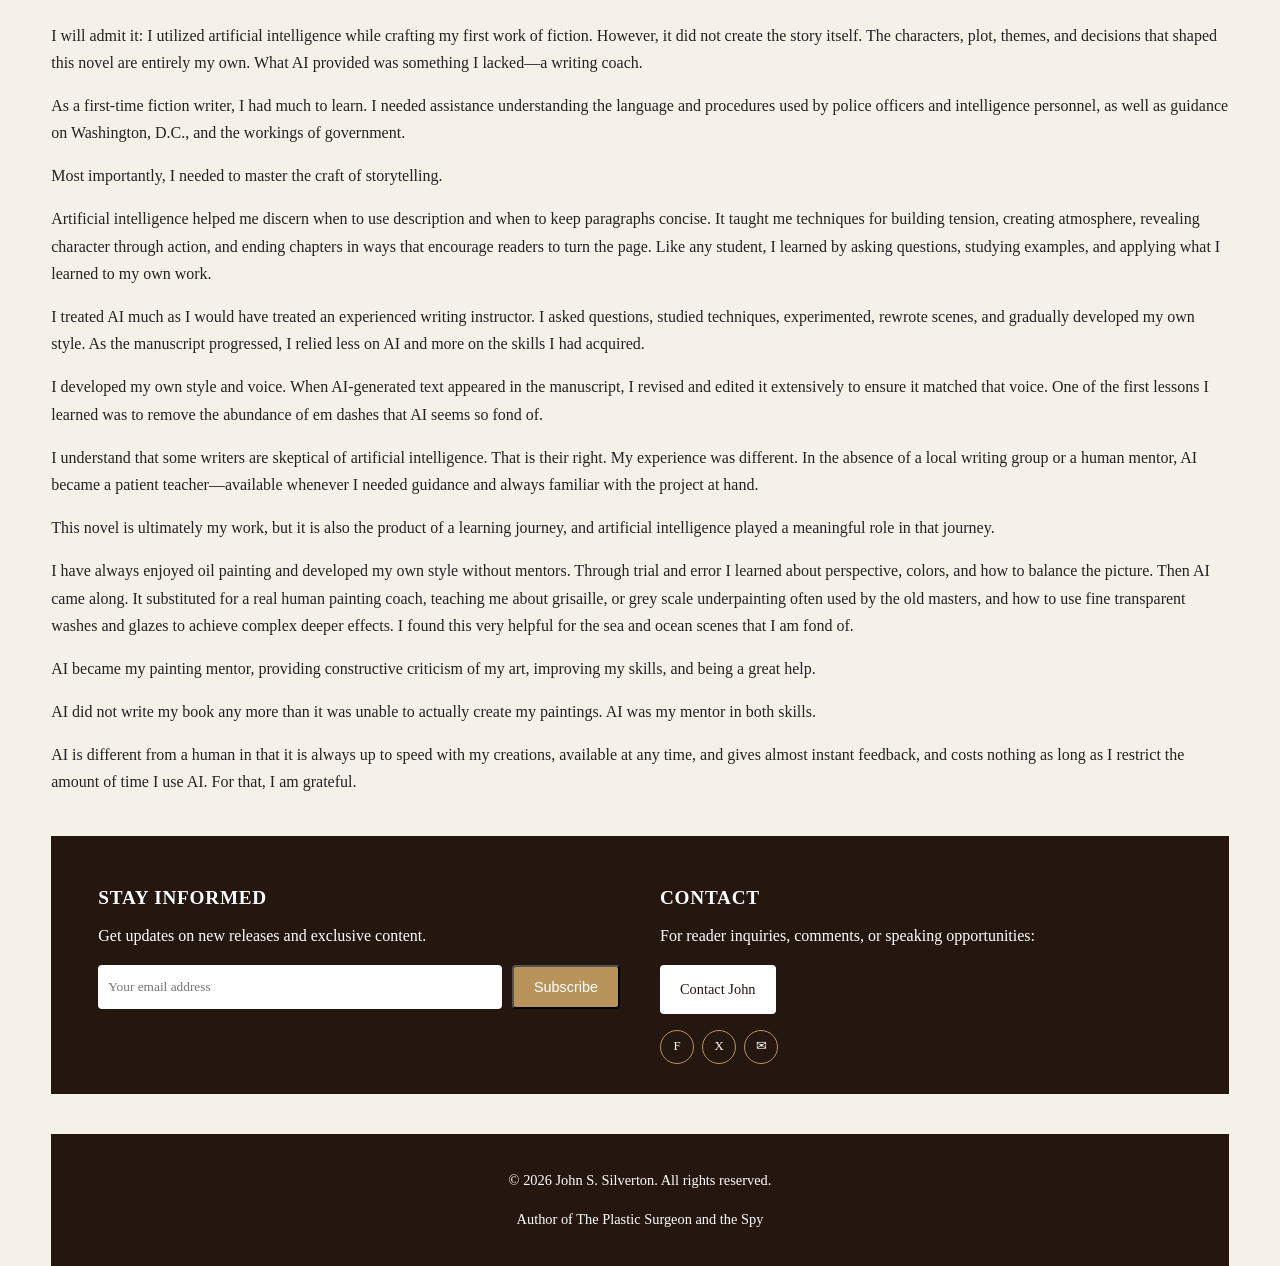
==== commit 87610209: "feat: add signup section for updates and enhance contact information" ====
--- a/author.html
+++ b/author.html
@@ -120,6 +120,14 @@
 
 <p> AI is different from a human in that it is always up to speed with my creations, available at any time, and gives almost instant feedback, and costs nothing as long as I restrict the amount of time I use AI. For that, I am grateful.</p>
 
+   <section class="signup-strip">
+  <div class="container signup-grid">
+
+    <!-- Stay informed -->
+    <div class="signup-column">
+      <h2>Stay Informed</h2>
+      <p>Get updates on new releases and exclusive content.</p>
+
       <form class="signup-form" action="#" method="post">
         <input
           type="email"
@@ -134,11 +142,13 @@
     <!-- Contact -->
     <div class="signup-column signup-contact">
       <h2>Contact</h2>
-      <p>Have a question or want to get in touch? I’d love to hear from you.</p>
-      
+      <p>For reader inquiries, comments, or speaking opportunities:</p>
+
+     <p>
 <a href="mailto:john@silverton.net" class="btn btn-secondary">
   Contact John
 </a>
+</p>
 
       <div class="signup-social">
         <span class="social-icon">F</span>
@@ -147,13 +157,12 @@
       </div>
     </div>
 
-</div>
+  </div>
 </section>
+<footer>
 
 
-
-<footer>
-  <div class="container">
+<div class="container">
 
     <p>© 2026 John S. Silverton. All rights reserved.</p>
 
@@ -161,10 +170,11 @@
       Author of The Plastic Surgeon and the Spy
     </p>
 
-    
 
-  </div>
+</div>
 </footer>
 
+
 </body>
-</html>+</html>
+
